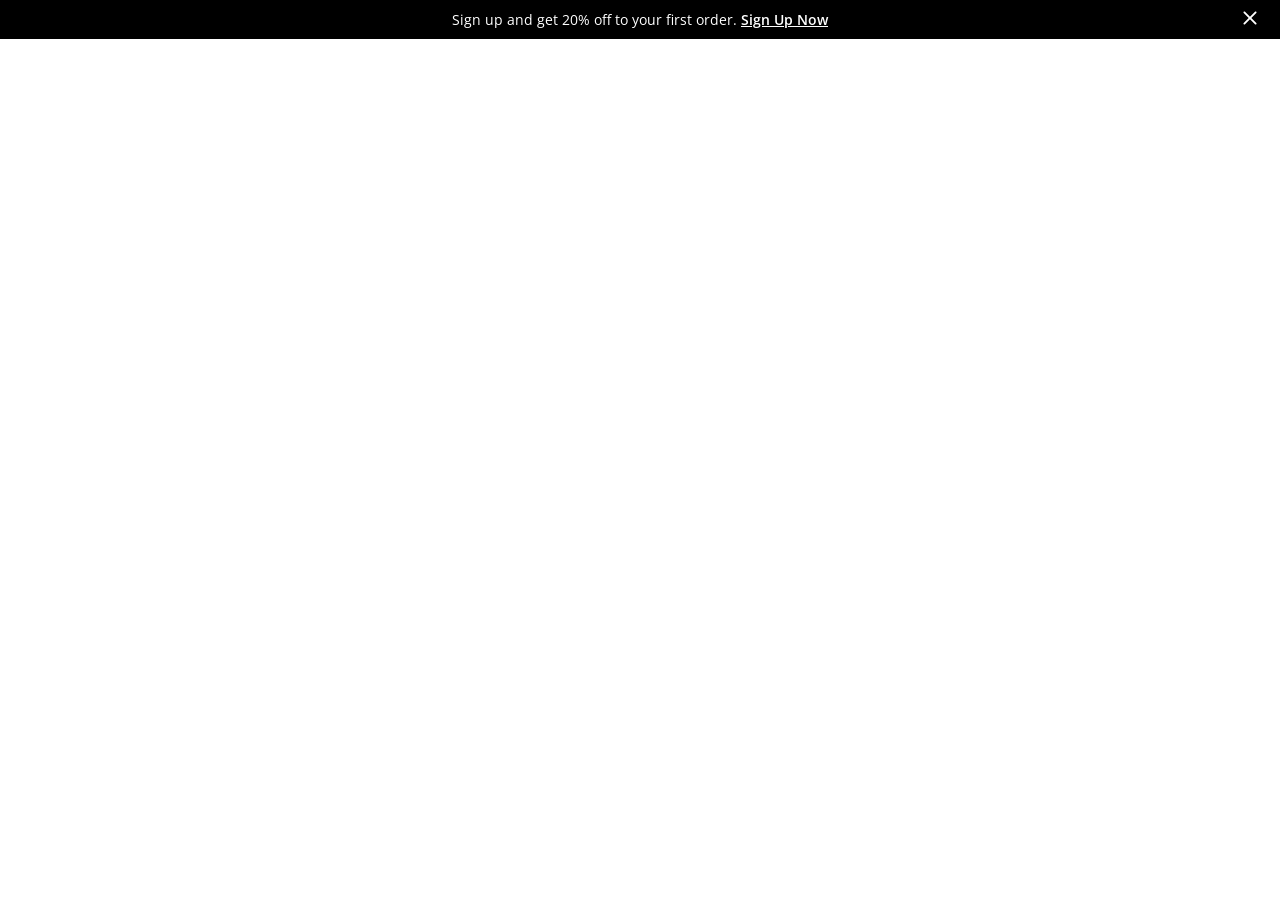
==== index.html @ 0ec70998 "Announcement Header" ====
<!DOCTYPE html>
<html lang="en">

<head>
    <meta charset="UTF-8">
    <meta name="viewport" content="width=device-width, initial-scale=1.0">
    <link rel="stylesheet" href="style.css">
    <title>SHOP.CO</title>
</head>

<body>
    <!-- ANNOUNCEMENT HEADER -->
    <div class="announcement-header">
        <div class="wrapper announcement-header__inner">

            <p>
                Sign up and get 20% off to your first order.
                <a href="#">Sign Up Now</a>
            </p>

            <button class="announcement-header__close" aria-label="Close announcement">
                <img src="images/close.svg" alt="">
            </button>
            <!-- aria-label="Close announcement" is an accessibility label. It gives a readable name to an element (usually a button/icon) when there is no visible text. -->

        </div>
    </div>
</body>

</html>
---- style.css ----
@import url('https://fonts.googleapis.com/css2?family=Open+Sans:ital,wght@0,300..800;1,300..800&display=swap');

/* GLOBAL RESET */

* {
    margin: 0;
    padding: 0;
    box-sizing: border-box;
}

html {
    font-size: 62.5%;
}

body {
    font-family: "Open Sans", sans-serif;
    font-size: 1.6rem;
    color: #000;
    background-color: #FFF;
}

/* REUSABLE */
.wrapper {
    width: 124rem;
    max-width: 100%;
    margin: 0 auto;
}


/* ANNOUNCEMENT HEADER */
.announcement-header {
    background: #000;
    color: #fff;
    font-size: 1.4rem;
}

.announcement-header__inner {
    display: flex;
    align-items: center;
    justify-content: center;
    position: relative;
    padding: 1rem 0;
    /* background-color: red; */
}

.announcement-header p {
    text-align: center;
}

.announcement-header a {
    color: #fff;
    font-weight: 600;
}

.announcement-header__close {
    position: absolute;
    right: 0;
    background: none;
    border: none;
    cursor: pointer;
}
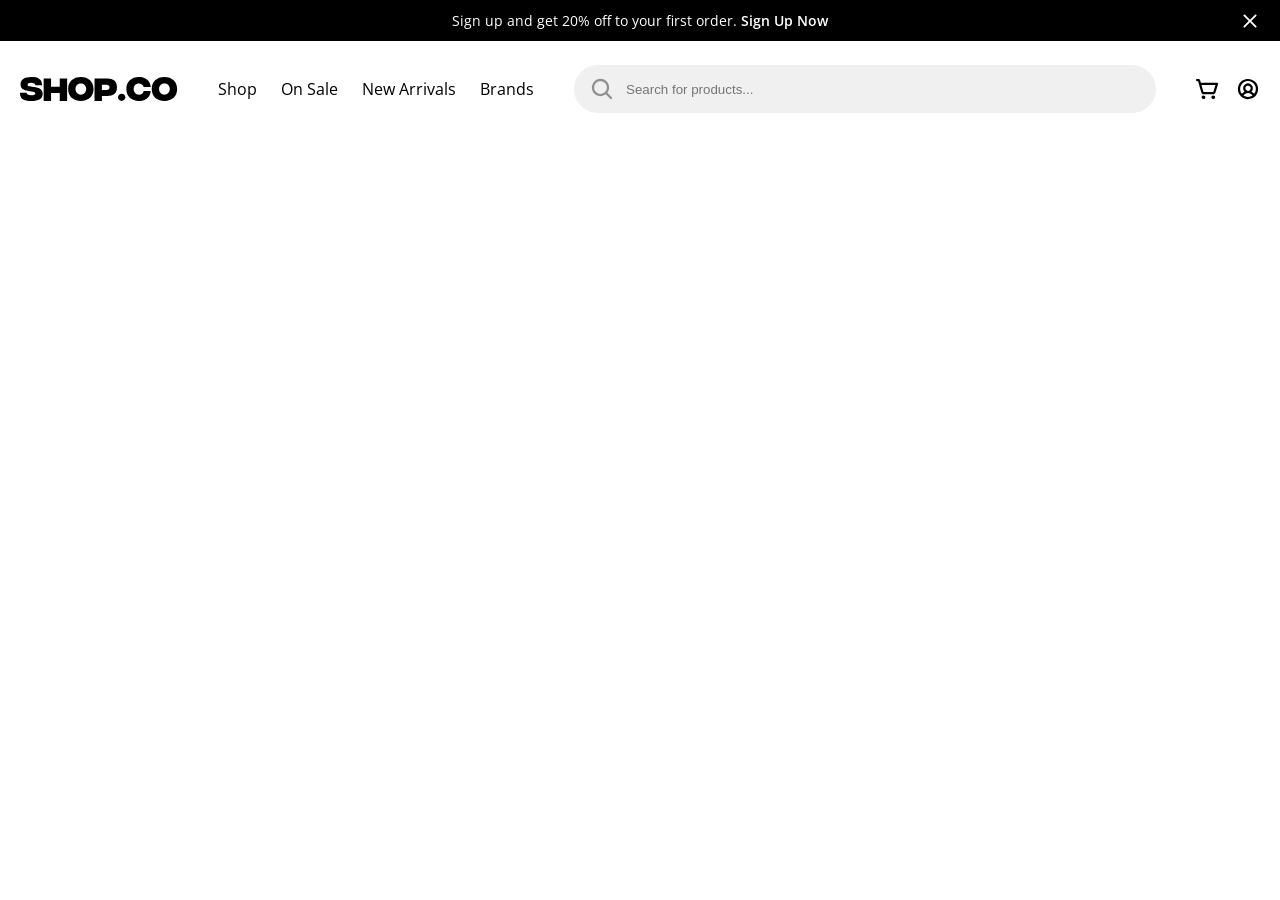
==== commit d3d36e4a: "Header" ====
--- a/index.html
+++ b/index.html
@@ -9,22 +9,60 @@
 </head>
 
 <body>
-    <!-- ANNOUNCEMENT HEADER -->
-    <div class="announcement-header">
-        <div class="wrapper announcement-header__inner">
+
+
+    <!-- ===== ANNOUNCEMENT BAR ===== -->
+    <div class="announcement-bar">
+        <div class="wrapper announcement-bar__inner">
 
             <p>
                 Sign up and get 20% off to your first order.
                 <a href="#">Sign Up Now</a>
             </p>
 
-            <button class="announcement-header__close" aria-label="Close announcement">
+            <button class="announcement-bar__close" aria-label="Close announcement">
                 <img src="images/close.svg" alt="">
             </button>
             <!-- aria-label="Close announcement" is an accessibility label. It gives a readable name to an element (usually a button/icon) when there is no visible text. -->
 
         </div>
     </div>
+
+
+    <!-- ===== HEADER ===== -->
+    <header class="header">
+        <div class="wrapper header__inner">
+            <div class="header__logo">
+                <img src="images/brand-logo.svg" alt="Store Logo">
+            </div>
+
+            <nav class="header__nav">
+                <ul>
+                    <li><a href="#">Shop</a></li>
+                    <li><a href="#">On Sale</a></li>
+                    <li><a href="#">New Arrivals</a></li>
+                    <li><a href="#">Brands</a></li>
+                </ul>
+            </nav>
+
+            <div class="header__search">
+                <img src="images/search.svg" alt="">
+                <input type="search" placeholder="Search for products...">
+            </div>
+
+            <div class="header__actions">
+                <button class="header__cart" aria-label="Cart">
+                    <img src="images/cart.svg" alt="">
+                </button>
+
+                <button class="header__account" aria-label="Account">
+                    <img src="images/account.svg" alt="">
+                </button>
+            </div>
+        </div>
+    </header>
+
+
 </body>
 
 </html>
--- a/style.css
+++ b/style.css
@@ -2,7 +2,9 @@
 
 /* GLOBAL RESET */
 
-* {
+*,
+*::before,
+*::after {
     margin: 0;
     padding: 0;
     box-sizing: border-box;
@@ -15,47 +17,124 @@
 body {
     font-family: "Open Sans", sans-serif;
     font-size: 1.6rem;
+    line-height: 1.5;
     color: #000;
-    background-color: #FFF;
+    background-color: #fff;
+}
+
+img {
+    display: block;
+    max-width: 100%;
+}
+
+button {
+    font: inherit;
+    outline: none;
+    border: none;
+    background: none;
+    cursor: pointer;
+}
+
+ul {
+    list-style: none;
+}
+
+a {
+    text-decoration: none;
+    color: #000;
 }
 
 /* REUSABLE */
+
 .wrapper {
     width: 124rem;
     max-width: 100%;
     margin: 0 auto;
 }
 
+/* =========================
+   ANNOUNCEMENT BAR
+========================= */
 
-/* ANNOUNCEMENT HEADER */
-.announcement-header {
-    background: #000;
+.announcement-bar {
+    background-color: #000;
     color: #fff;
     font-size: 1.4rem;
 }
 
-.announcement-header__inner {
+.announcement-bar__inner {
     display: flex;
     align-items: center;
     justify-content: center;
     position: relative;
     padding: 1rem 0;
-    /* background-color: red; */
 }
 
-.announcement-header p {
+.announcement-bar p {
     text-align: center;
 }
 
-.announcement-header a {
+.announcement-bar a {
     color: #fff;
     font-weight: 600;
 }
 
-.announcement-header__close {
+.announcement-bar__close {
     position: absolute;
+    top: 50%;
     right: 0;
+    transform: translateY(-50%);
     background: none;
     border: none;
     cursor: pointer;
+}
+
+/* =========================
+   HEADER
+========================= */
+.header {
+    /* background-color: red; */
+    color: #fff;
+    font-size: 1.4rem;
+}
+
+.header__inner {
+    height: 9.6rem;
+    display: flex;
+    align-items: center;
+    justify-content: space-between;
+    position: relative;
+    /* background-color: bisque; */
+    gap: 4rem;
+}
+
+.header__nav ul {
+    display: flex;
+    gap: 2.4rem;
+    font-size: 1.6rem;
+}
+
+.header__search {
+    flex-grow: 1;
+    height: 4.8rem;
+    background-color: #f0f0f0;
+    border-radius: 2.4rem;
+    padding: 0 1.6rem;
+    display: flex;
+    align-items: center;
+    gap: 1.2rem;
+}
+
+.header__search input {
+    width: 100%;
+    height: 100%;
+    outline: none;
+    border: none;
+    background: none;
+}
+
+.header__actions {
+    display: flex;
+    align-items: center;
+    gap: 1.6rem;
 }
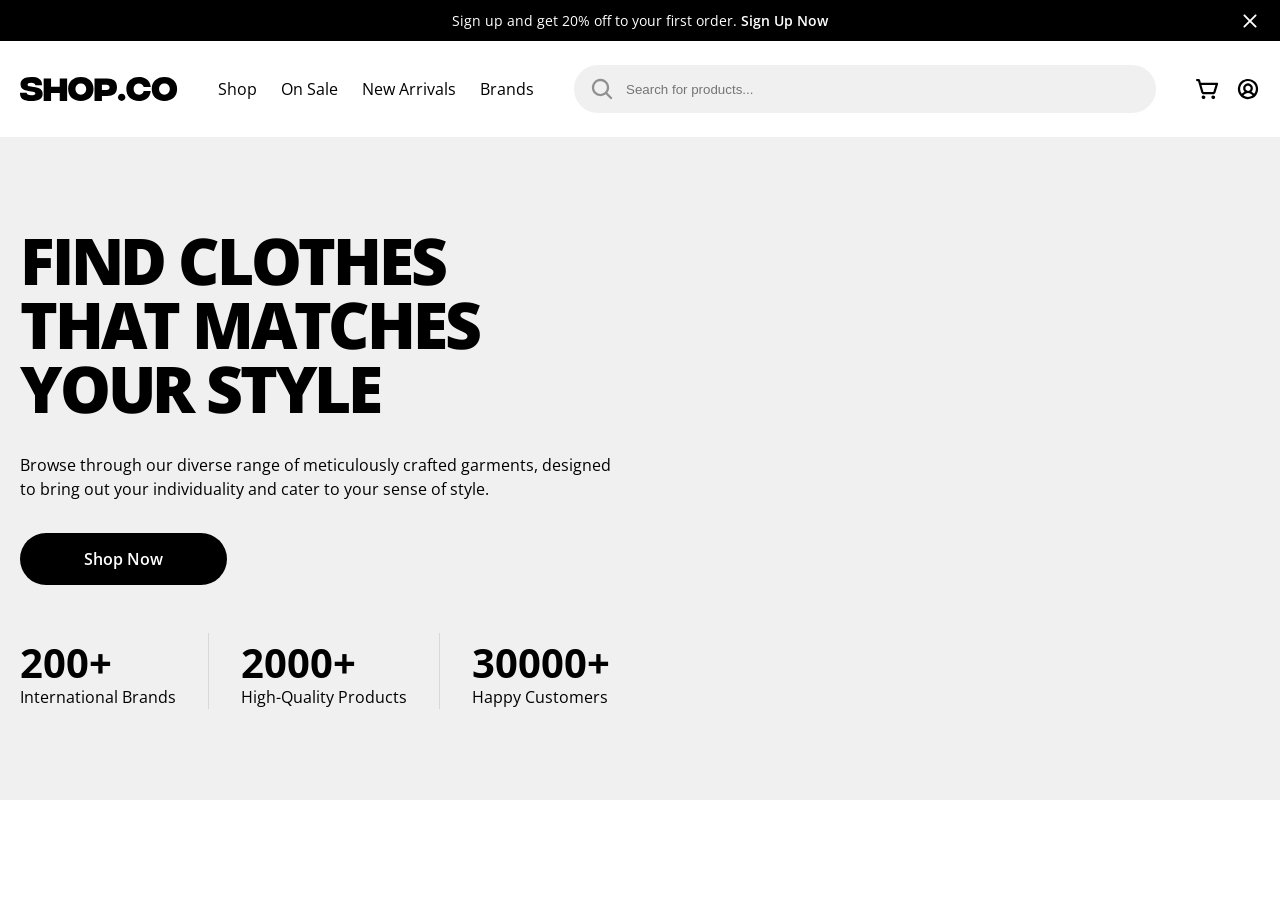
==== commit 5a2d702e: "Hero" ====
--- a/index.html
+++ b/index.html
@@ -62,6 +62,38 @@
         </div>
     </header>
 
+    <!-- ===== HERO ===== -->
+    <div class="hero">
+        <div class="wrapper hero__inner">
+            <div class="hero__content">
+                <h1 class="hero__title">
+                    Find clothes that matches your style
+                </h1>
+                <p class="hero__discription">
+                    Browse through our diverse range of meticulously crafted garments, designed to bring out your
+                    individuality and cater to your sense of style.
+                </p>
+                <button class="btn-primary">Shop Now</button>
+                <div class="hero__numbers">
+                    <div class="hero__brands">
+                        <h2 class="hero__numbers-title">200+</h2>
+                        <p class="hero__numbers-discription">International Brands</p>
+                    </div>
+                    <div class="hero__products">
+                        <h2 class="hero__numbers-title">2000+</h2>
+                        <p class="hero__numbers-discription">High-Quality Products</p>
+                    </div>
+                    <div class="hero_customers">
+                        <h2 class="hero__numbers-title">30000+</h2>
+                        <p class="hero__numbers-discription">Happy Customers</p>
+                    </div>
+                </div>
+            </div>
+            <!-- <div class="hero__img">
+                <img src="" alt=""> 
+            </div> -->
+        </div>
+    </div>
 
 </body>
 
--- a/style.css
+++ b/style.css
@@ -33,6 +33,15 @@
     border: none;
     background: none;
     cursor: pointer;
+}
+
+.btn-primary {
+    height: 5.2rem;
+    background-color: #000;
+    padding: 0 6.4rem;
+    border-radius: 4rem;
+    color: #fff;
+    font-weight: 600;
 }
 
 ul {
@@ -137,4 +146,72 @@
     display: flex;
     align-items: center;
     gap: 1.6rem;
+}
+
+/* =========================
+   HERO
+========================= */
+
+.hero {
+    width: 100%;
+    height: 66.3rem;
+    background-color: #f0f0f0;
+}
+
+.hero__inner {
+    height: 66.3rem;
+    display: flex;
+    align-items: center;
+    justify-content: space-between;
+    position: relative;
+    /* background-color: bisque; */
+    gap: 4rem;
+}
+
+.hero__content {
+    width: 48%;
+}
+
+.hero__title {
+    font-size: 6.4rem;
+    text-transform: uppercase;
+    font-weight: 800;
+    letter-spacing: -0.05em;
+    line-height: 64px;
+    margin-bottom: 3.2rem;
+}
+
+.hero__discription {
+    font-size: 1.6rem;
+    line-height: 2.4rem;
+    margin-bottom: 3.2rem;
+}
+
+.hero__numbers {
+    display: flex;
+    margin-top: 4.8rem;
+}
+
+.hero__numbers-title {
+    font-size: 4rem;
+}
+
+.hero__numbers-discription {
+    font-size: 1.6rem;
+    line-height: 2.4rem;
+    margin-top: -0.8rem;
+}
+
+.hero__brands {
+    padding-right: 3.2rem;
+}
+
+.hero__products {
+    border-left: 1px solid rgba(0, 0, 0, 0.1);
+    border-right: 1px solid rgba(0, 0, 0, 0.1);
+    padding: 0 3.2rem;
+}
+
+.hero_customers {
+    padding-left: 3.2rem;
 }
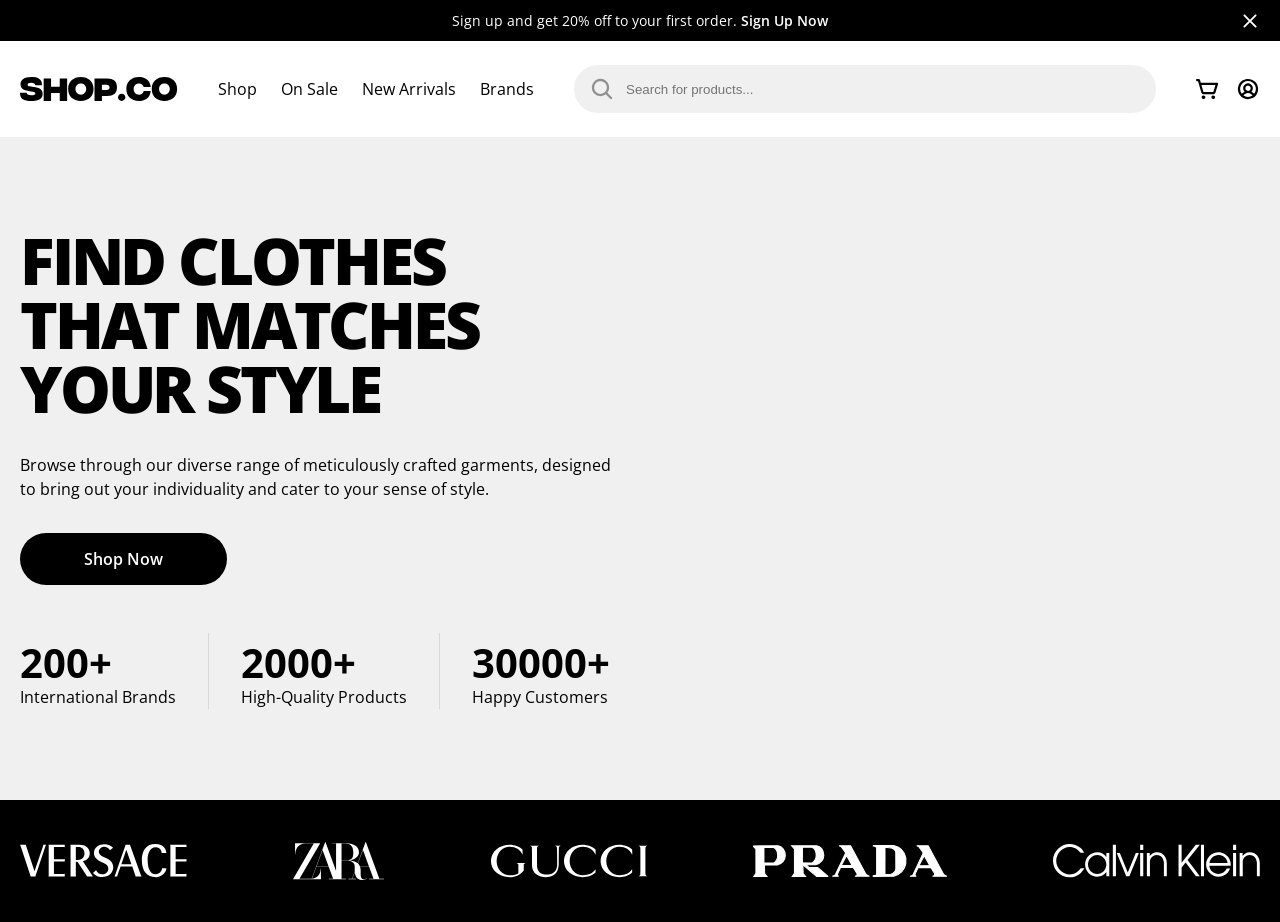
==== commit a2438adf: "Brands" ====
--- a/index.html
+++ b/index.html
@@ -10,8 +10,7 @@
 
 <body>
 
-
-    <!-- ===== ANNOUNCEMENT BAR ===== -->
+    <!---- ======== ANNOUNCEMENT BAR ======== ---->
     <div class="announcement-bar">
         <div class="wrapper announcement-bar__inner">
 
@@ -28,8 +27,7 @@
         </div>
     </div>
 
-
-    <!-- ===== HEADER ===== -->
+    <!---- ======== HEADER ======== ---->
     <header class="header">
         <div class="wrapper header__inner">
             <div class="header__logo">
@@ -62,7 +60,7 @@
         </div>
     </header>
 
-    <!-- ===== HERO ===== -->
+    <!---- ======== HERO ======== ---->
     <div class="hero">
         <div class="wrapper hero__inner">
             <div class="hero__content">
@@ -95,6 +93,17 @@
         </div>
     </div>
 
+    <!---- ======== BRANDS ======== ---->
+    <div class="brands">
+        <div class="wrapper brands__inner">
+            <img src="images/versace.svg" alt="">
+            <img src="images/zara.svg" alt="">
+            <img src="images/gucci.svg" alt="">
+            <img src="images/prada.svg" alt="">
+            <img src="images/calvin-klein.svg" alt="">
+        </div>
+    </div>
+
 </body>
 
 </html>
--- a/style.css
+++ b/style.css
@@ -214,4 +214,21 @@
 
 .hero_customers {
     padding-left: 3.2rem;
+}
+
+/* =========================
+   BRANDS
+========================= */
+.brands {
+    width: 100%;
+    height: 12.2rem;
+    background-color: #000;
+}
+
+.brands__inner {
+    height: 100%;
+    display: flex;
+    align-items: center;
+    justify-content: space-between;
+    gap: 10rem;
 }
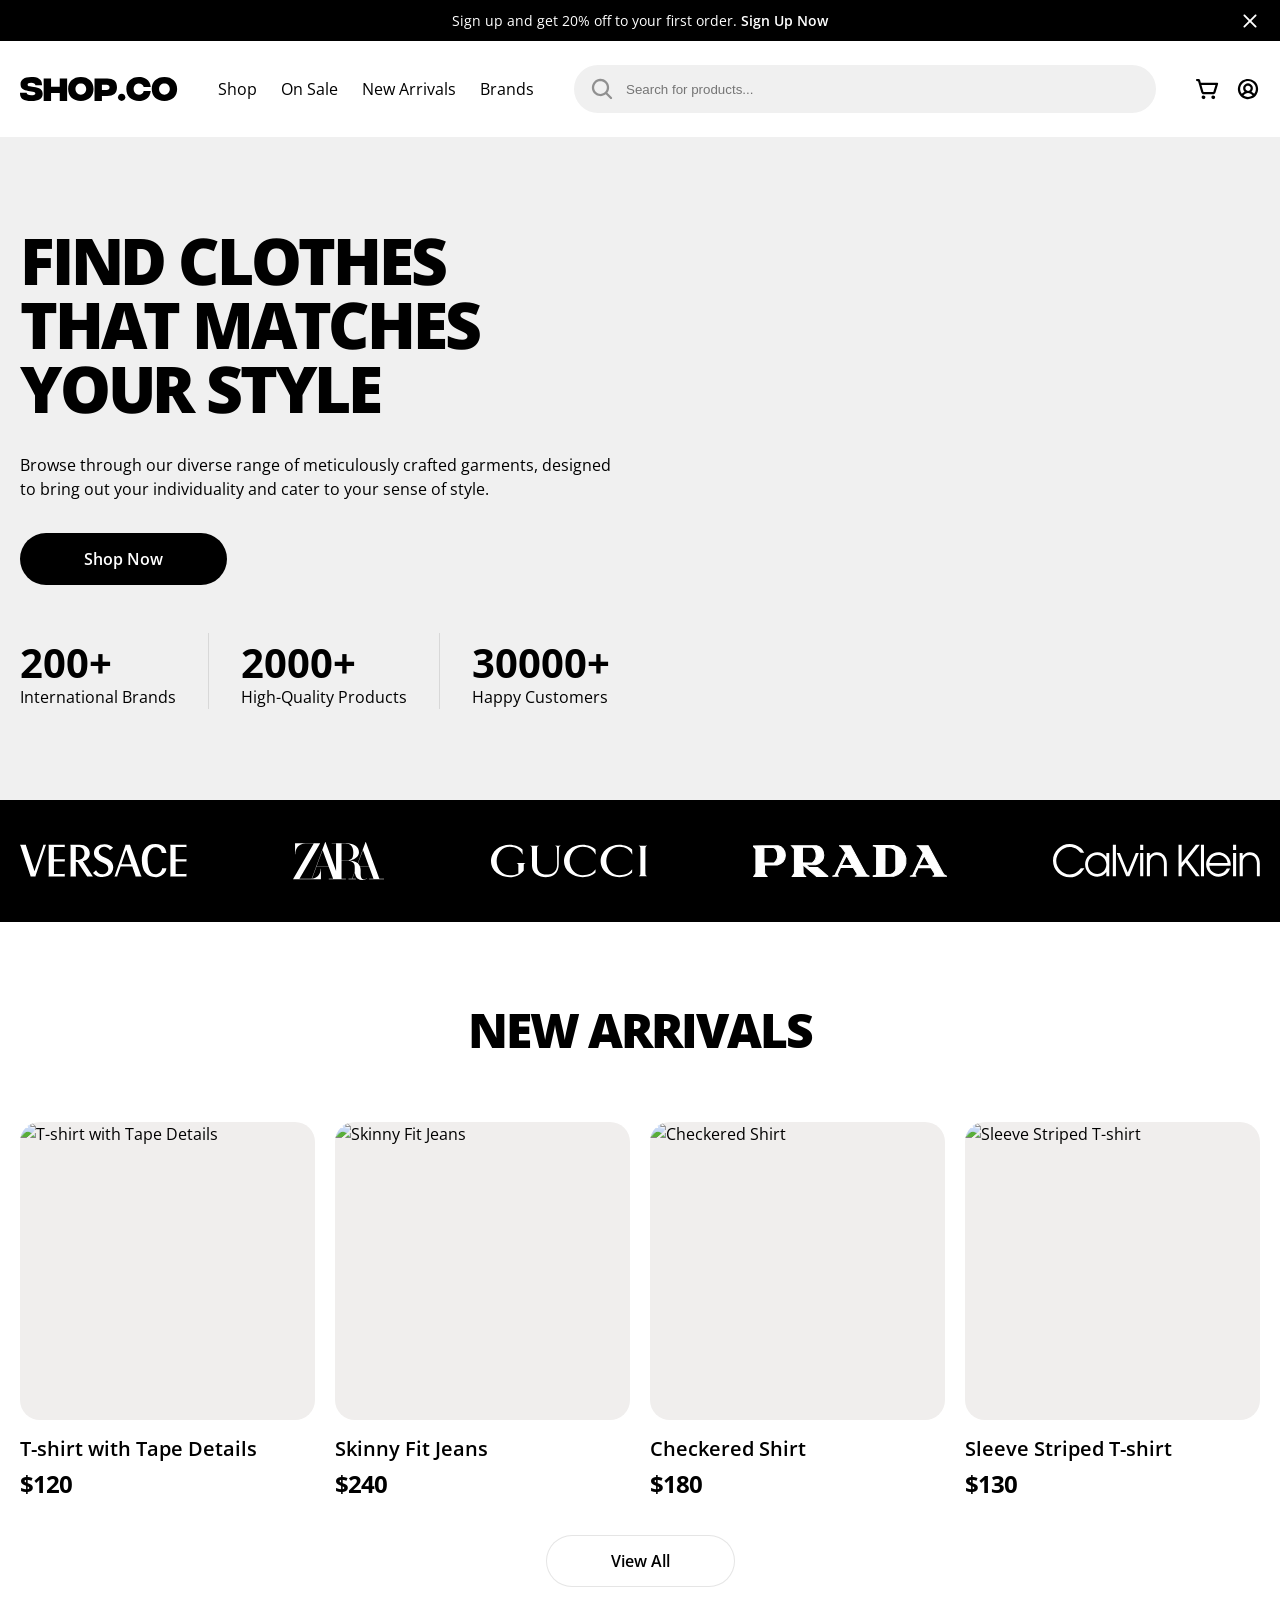
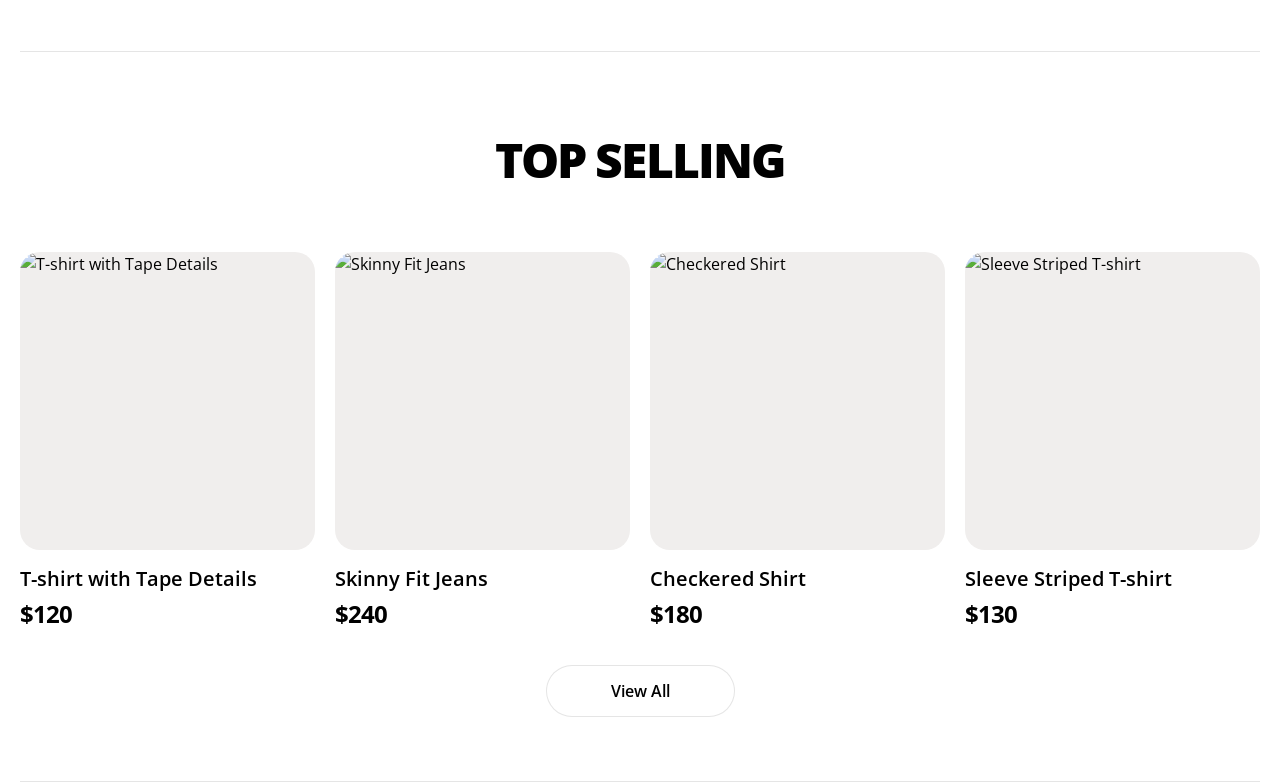
==== commit 5aac614b: "New Arrivals and Top Selling Sections" ====
--- a/index.html
+++ b/index.html
@@ -104,6 +104,163 @@
         </div>
     </div>
 
+    <!---- ======== NEW ARRIVALS ======== ---->
+    <section class="new-arrivals">
+        <div class="wrapper new-arrivals__inner">
+
+            <h2 class="new-arrivals__title">
+                New Arrivals
+            </h2>
+
+            <div class="new-arrivals__products">
+
+                <article class="product-card">
+                    <div class="product-card__img">
+                        <img src="" alt="T-shirt with Tape Details">
+                    </div>
+
+                    <h3 class="product-card__name">
+                        T-shirt with Tape Details
+                    </h3>
+
+                    <!-- <div class="product-card__ratings"></div> -->
+
+                    <p class="product-card__price">
+                        $120
+                    </p>
+                </article>
+
+                <article class="product-card">
+                    <div class="product-card__img">
+                        <img src="" alt="Skinny Fit Jeans">
+                    </div>
+
+                    <h3 class="product-card__name">
+                        Skinny Fit Jeans
+                    </h3>
+
+                    <p class="product-card__price">
+                        $240
+                    </p>
+                </article>
+
+                <article class="product-card">
+                    <div class="product-card__img">
+                        <img src="" alt="Checkered Shirt">
+                    </div>
+
+                    <h3 class="product-card__name">
+                        Checkered Shirt
+                    </h3>
+
+                    <p class="product-card__price">
+                        $180
+                    </p>
+                </article>
+
+                <article class="product-card">
+                    <div class="product-card__img">
+                        <img src="" alt="Sleeve Striped T-shirt">
+                    </div>
+
+                    <h3 class="product-card__name">
+                        Sleeve Striped T-shirt
+                    </h3>
+
+                    <p class="product-card__price">
+                        $130
+                    </p>
+                </article>
+
+            </div>
+
+            <button class="btn-outline">
+                View All
+            </button>
+
+        </div>
+    </section>
+
+
+    <!---- ======== TOP SELLING ======== ---->
+    <section class="top-selling">
+        <div class="wrapper top-selling__inner">
+
+            <h2 class="top-selling__title">
+                Top Selling
+            </h2>
+
+            <div class="top-selling__products">
+
+                <article class="product-card">
+                    <div class="product-card__img">
+                        <img src="" alt="T-shirt with Tape Details">
+                    </div>
+
+                    <h3 class="product-card__name">
+                        T-shirt with Tape Details
+                    </h3>
+
+                    <!-- <div class="product-card__ratings"></div> -->
+
+                    <p class="product-card__price">
+                        $120
+                    </p>
+                </article>
+
+                <article class="product-card">
+                    <div class="product-card__img">
+                        <img src="" alt="Skinny Fit Jeans">
+                    </div>
+
+                    <h3 class="product-card__name">
+                        Skinny Fit Jeans
+                    </h3>
+
+                    <p class="product-card__price">
+                        $240
+                    </p>
+                </article>
+
+                <article class="product-card">
+                    <div class="product-card__img">
+                        <img src="" alt="Checkered Shirt">
+                    </div>
+
+                    <h3 class="product-card__name">
+                        Checkered Shirt
+                    </h3>
+
+                    <p class="product-card__price">
+                        $180
+                    </p>
+                </article>
+
+                <article class="product-card">
+                    <div class="product-card__img">
+                        <img src="" alt="Sleeve Striped T-shirt">
+                    </div>
+
+                    <h3 class="product-card__name">
+                        Sleeve Striped T-shirt
+                    </h3>
+
+                    <p class="product-card__price">
+                        $130
+                    </p>
+                </article>
+
+            </div>
+
+            <button class="btn-outline">
+                View All
+            </button>
+
+        </div>
+    </section>
+
+
+
 </body>
 
 </html>
--- a/style.css
+++ b/style.css
@@ -42,6 +42,16 @@
     border-radius: 4rem;
     color: #fff;
     font-weight: 600;
+}
+
+.btn-outline {
+    height: 5.2rem;
+    background-color: #fff;
+    padding: 0 6.4rem;
+    border-radius: 4rem;
+    color: #000;
+    font-weight: 600;
+    border: 1px solid rgba(0, 0, 0, 0.1);
 }
 
 ul {
@@ -231,4 +241,99 @@
     align-items: center;
     justify-content: space-between;
     gap: 10rem;
+}
+
+/* =========================
+   NEW ARRIVALS
+========================= */
+
+.new-arrivals {
+    width: 100%;
+    text-align: center;
+}
+
+.new-arrivals__inner {
+    padding: 7.2rem 0 6.4rem;
+    border-bottom: 1px solid rgba(0, 0, 0, 0.1);
+}
+
+.new-arrivals__title {
+    font-size: 4.8rem;
+    font-weight: 800;
+    text-transform: uppercase;
+    color: #000;
+    letter-spacing: -0.04em;
+    margin-bottom: 5.6rem;
+}
+
+.new-arrivals__products {
+    display: flex;
+    gap: 2rem;
+    margin-bottom: 3.6rem;
+}
+
+.product-card {
+    flex: 1;
+    max-width: 29.5rem;
+    text-align: left;
+}
+
+.product-card__img {
+    width: 100%;
+    aspect-ratio: 295 / 298;
+    background-color: #f0eeed;
+    border-radius: 2rem;
+    overflow: hidden;
+    margin-bottom: 1.6rem;
+}
+
+.product-card__img img {
+    width: 100%;
+    height: 100%;
+    object-fit: cover;
+    display: block;
+}
+
+.product-card__name {
+    font-size: 2rem;
+    font-weight: 600;
+    line-height: 1.3;
+    margin-bottom: 0.8rem;
+}
+
+.product-card__price {
+    font-size: 2.4rem;
+    font-weight: 700;
+    letter-spacing: -0.04em;
+    line-height: 1.2;
+}
+
+
+/* =========================
+   TOP SELLING
+========================= */
+
+.top-selling {
+    width: 100%;
+    text-align: center;
+}
+
+.top-selling__inner {
+    padding: 7.2rem 0 6.4rem;
+    border-bottom: 1px solid rgba(0, 0, 0, 0.1);
+}
+
+.top-selling__title {
+    font-size: 4.8rem;
+    font-weight: 800;
+    text-transform: uppercase;
+    color: #000;
+    letter-spacing: -0.04em;
+    margin-bottom: 5.6rem;
+}
+
+.top-selling__products {
+    display: flex;
+    gap: 2rem;
+    margin-bottom: 3.6rem;
 }
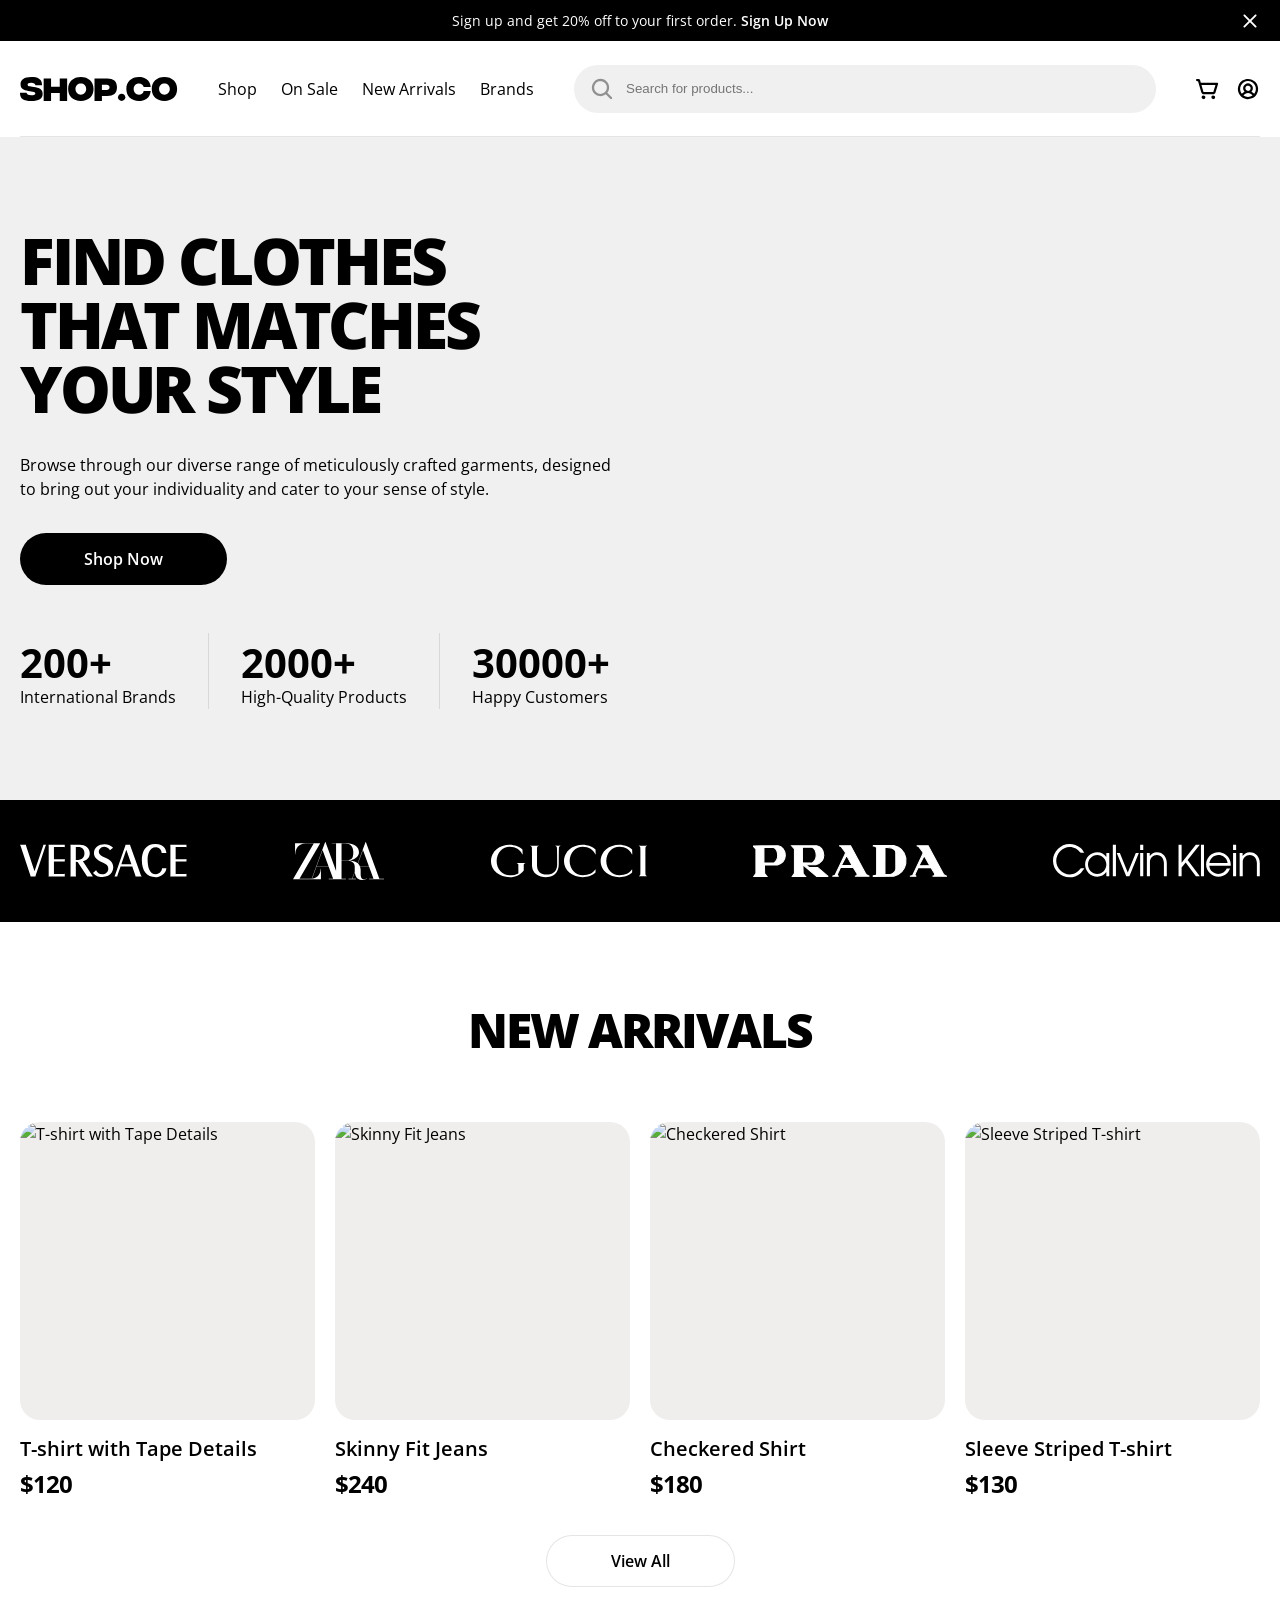
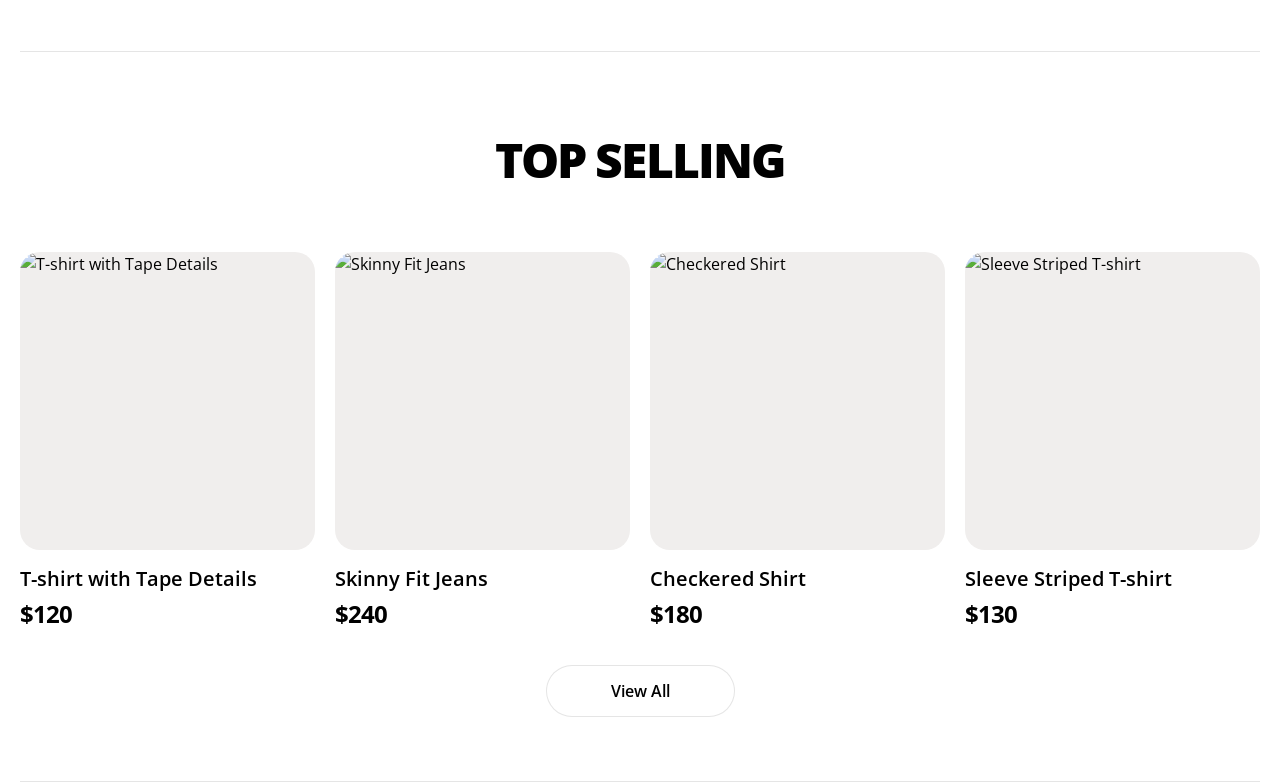
==== commit 6e4cb6dd: "Cart / Breadcrumb" ====
--- a/index.html
+++ b/index.html
@@ -5,7 +5,7 @@
     <meta charset="UTF-8">
     <meta name="viewport" content="width=device-width, initial-scale=1.0">
     <link rel="stylesheet" href="style.css">
-    <title>SHOP.CO</title>
+    <title>SHOP.CO | Home</title>
 </head>
 
 <body>
@@ -31,12 +31,12 @@
     <header class="header">
         <div class="wrapper header__inner">
             <div class="header__logo">
-                <img src="images/brand-logo.svg" alt="Store Logo">
+                <a href="index.html"><img src="images/brand-logo.svg" alt="Store Logo"></a>
             </div>
 
             <nav class="header__nav">
                 <ul>
-                    <li><a href="#">Shop</a></li>
+                    <li><a href="cart.html">Shop</a></li>
                     <li><a href="#">On Sale</a></li>
                     <li><a href="#">New Arrivals</a></li>
                     <li><a href="#">Brands</a></li>
--- a/style.css
+++ b/style.css
@@ -125,6 +125,7 @@
     position: relative;
     /* background-color: bisque; */
     gap: 4rem;
+    border-bottom: 1px solid rgba(0, 0, 0, 0.1);
 }
 
 .header__nav ul {
@@ -336,4 +337,38 @@
     display: flex;
     gap: 2rem;
     margin-bottom: 3.6rem;
+}
+
+/* =========================
+   BREADCRUMB
+========================= */
+
+.breadcrumb {
+    margin: 2.4rem 0;
+}
+
+.breadcrumb__list {
+    display: flex;
+    align-items: center;
+    gap: 0.8rem;
+    list-style: none;
+}
+
+.breadcrumb__item {
+    display: flex;
+    align-items: center;
+    gap: 0.8rem;
+}
+
+.breadcrumb__item:not(:last-child)::after {
+    content: ">";
+    color: rgba(0, 0, 0, 0.4);
+}
+
+.breadcrumb__link {
+    color: rgba(0, 0, 0, 0.6);
+}
+
+.breadcrumb__current {
+    color: #000;
 }
